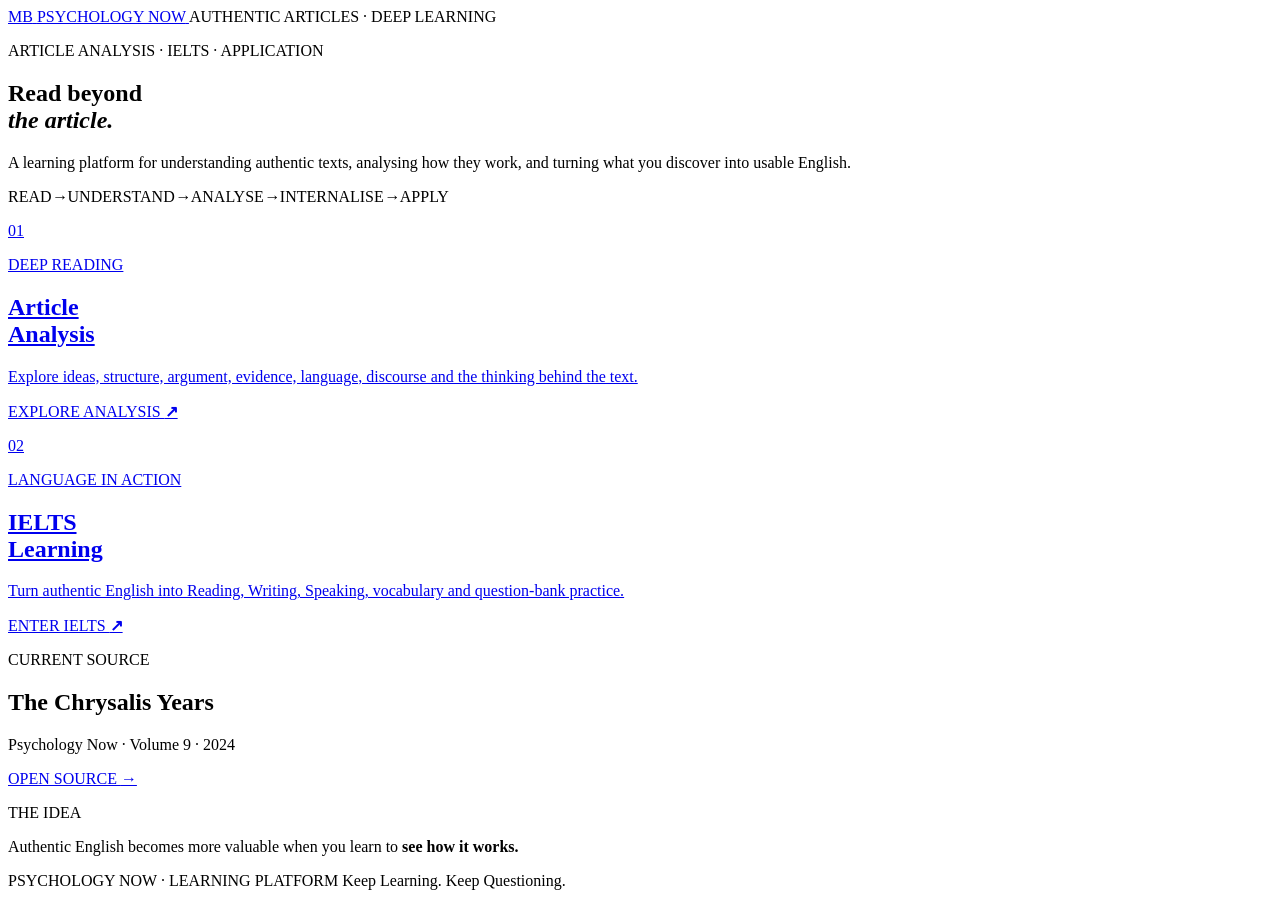
==== index.html @ c7fcabf6 "Build Psychology Now homepage v01" ====
<!DOCTYPE html>
<html lang="en">
<head>
  <meta charset="UTF-8">
  <meta name="viewport" content="width=device-width, initial-scale=1.0">
  <meta name="description" content="Psychology Now — authentic articles, deep analysis and IELTS learning.">
  <title>Psychology Now · Learning Platform</title>
  <link rel="stylesheet" href="css/style.css">
</head>
<body>
  <div class="site-shell">
    <header class="site-header">
      <a class="brand" href="index.html" aria-label="Psychology Now home">
        <span class="brand-mark">MB</span>
        <span>PSYCHOLOGY NOW</span>
      </a>
      <span class="header-note">AUTHENTIC ARTICLES · DEEP LEARNING</span>
    </header>

    <main>
      <section class="hero">
        <p class="eyebrow">ARTICLE ANALYSIS · IELTS · APPLICATION</p>
        <h1>Read beyond<br><em>the article.</em></h1>
        <p class="hero-copy">A learning platform for understanding authentic texts, analysing how they work, and turning what you discover into usable English.</p>
        <div class="learning-path" aria-label="Learning path">
          <span>READ</span><i>→</i><span>UNDERSTAND</span><i>→</i><span>ANALYSE</span><i>→</i><span>INTERNALISE</span><i>→</i><span>APPLY</span>
        </div>
      </section>

      <section class="platform-grid" aria-label="Main platforms">
        <a class="platform-card analysis" href="#article-analysis">
          <div class="orb"></div>
          <div>
            <p class="card-number">01</p>
            <p class="card-label">DEEP READING</p>
            <h2>Article<br>Analysis</h2>
            <p class="card-copy">Explore ideas, structure, argument, evidence, language, discourse and the thinking behind the text.</p>
          </div>
          <span class="card-action">EXPLORE ANALYSIS <b>↗</b></span>
        </a>

        <a class="platform-card ielts" href="#ielts">
          <div class="orb"></div>
          <div>
            <p class="card-number">02</p>
            <p class="card-label">LANGUAGE IN ACTION</p>
            <h2>IELTS<br>Learning</h2>
            <p class="card-copy">Turn authentic English into Reading, Writing, Speaking, vocabulary and question-bank practice.</p>
          </div>
          <span class="card-action">ENTER IELTS <b>↗</b></span>
        </a>
      </section>

      <section class="current-article">
        <div>
          <p class="section-label">CURRENT SOURCE</p>
          <h2>The Chrysalis Years</h2>
          <p>Psychology Now · Volume 9 · 2024</p>
        </div>
        <a href="The-Chrysalis-Years.pdf">OPEN SOURCE <span>→</span></a>
      </section>

      <section class="philosophy">
        <p class="section-label">THE IDEA</p>
        <p class="philosophy-line">Authentic English becomes more valuable when you learn to <strong>see how it works.</strong></p>
      </section>
    </main>

    <footer>
      <span>PSYCHOLOGY NOW · LEARNING PLATFORM</span>
      <span>Keep Learning. Keep Questioning.</span>
    </footer>
  </div>
</body>
</html>
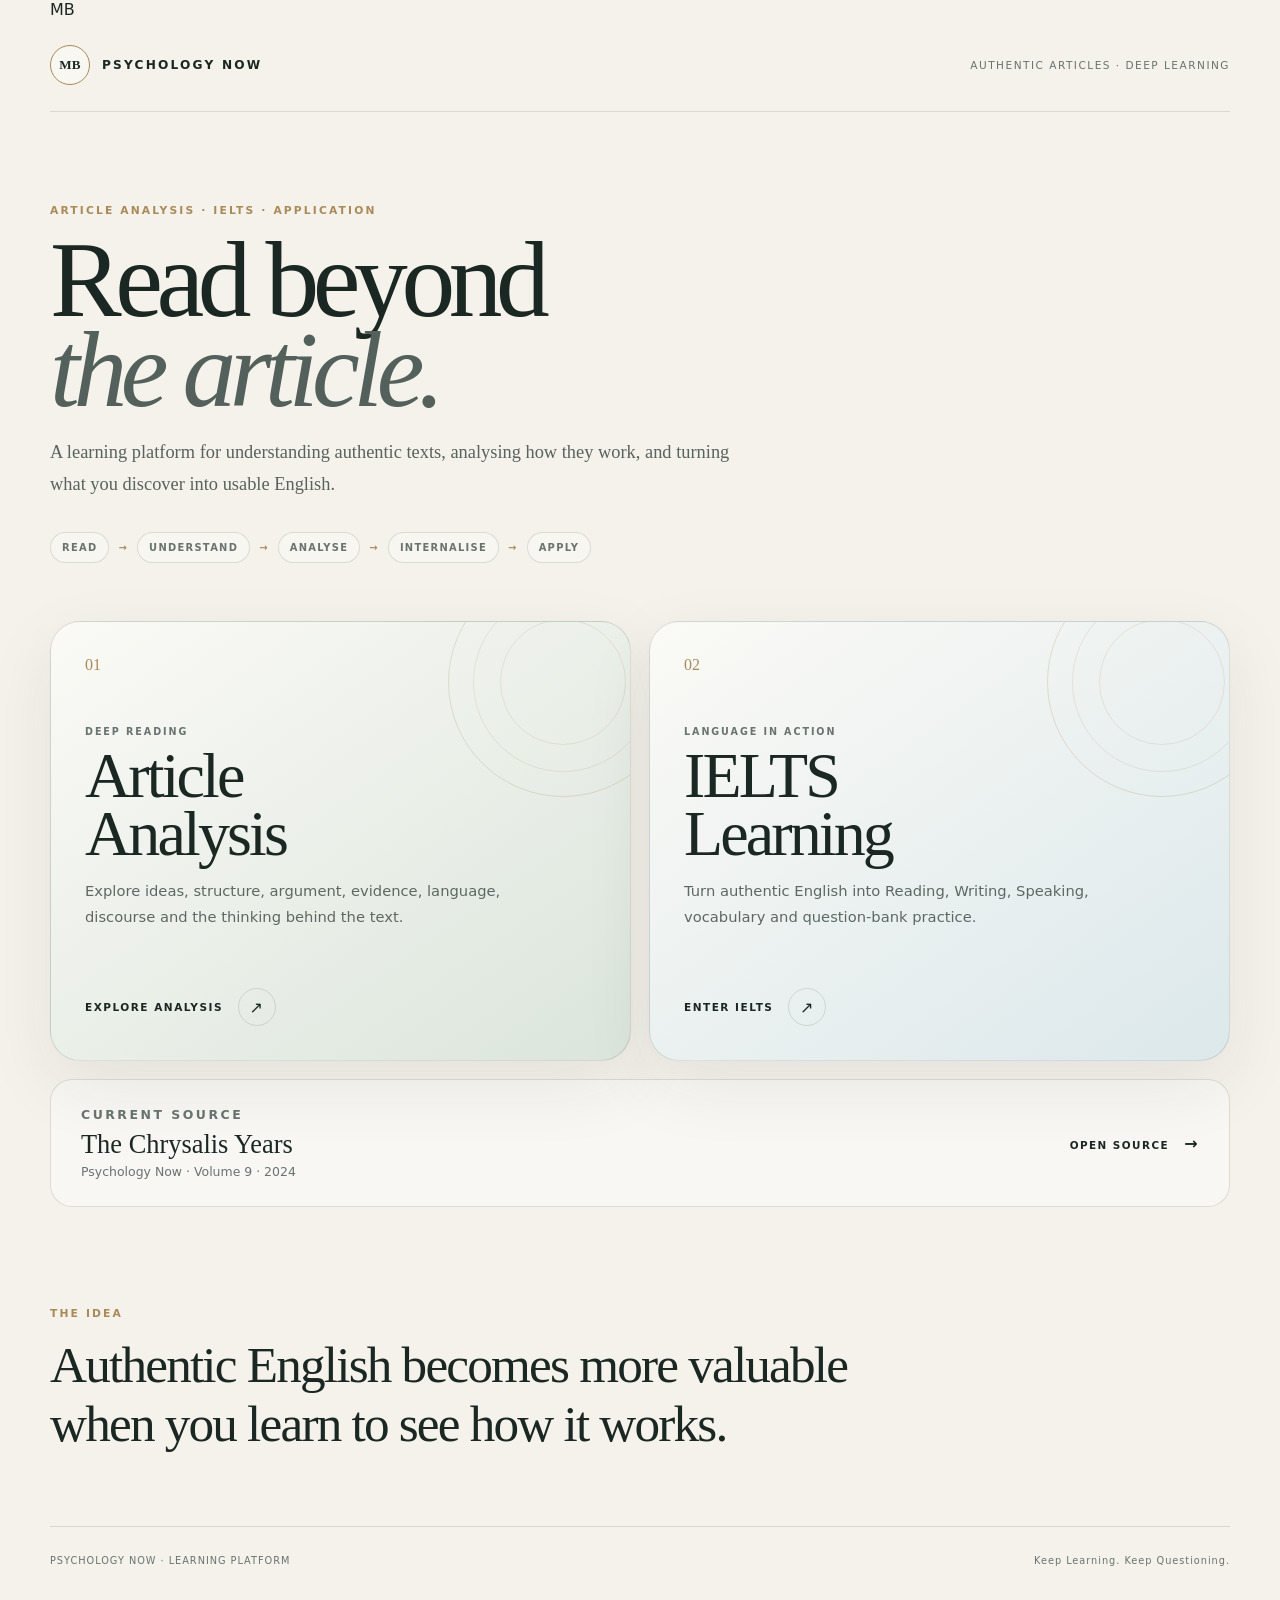
==== commit b846834e: "Update homepage: add floating watermark logo and open source PDF in new tab" ====
--- a/index.html
+++ b/index.html
@@ -9,6 +9,7 @@
 </head>
 <body>
   <div class="site-shell">
+    <div class="floating-logo" aria-hidden="true">MB</div>
     <header class="site-header">
       <a class="brand" href="index.html" aria-label="Psychology Now home">
         <span class="brand-mark">MB</span>
@@ -57,7 +58,7 @@
           <h2>The Chrysalis Years</h2>
           <p>Psychology Now · Volume 9 · 2024</p>
         </div>
-        <a href="The-Chrysalis-Years.pdf">OPEN SOURCE <span>→</span></a>
+        <a href="The-Chrysalis-Years.pdf" target="_blank" rel="noopener noreferrer">OPEN SOURCE <span>→</span></a>
       </section>
 
       <section class="philosophy">
--- a/css/style.css
+++ b/css/style.css
@@ -0,0 +1,59 @@
+:root{
+  --ink:#1b2723;
+  --muted:#69736f;
+  --paper:#f5f2eb;
+  --paper-2:#fbfaf6;
+  --sage:#dbe5dc;
+  --mist:#dce8eb;
+  --gold:#a98a58;
+  --line:rgba(27,39,35,.13);
+  --shadow:0 24px 70px rgba(27,39,35,.08);
+}
+*{box-sizing:border-box}
+html{scroll-behavior:smooth}
+body{margin:0;color:var(--ink);background:var(--paper);font-family:Inter,ui-sans-serif,system-ui,-apple-system,BlinkMacSystemFont,"Segoe UI",sans-serif}
+a{color:inherit}
+.site-shell{width:min(1180px,calc(100% - 44px));margin:auto}
+.site-header{display:flex;align-items:center;justify-content:space-between;padding:26px 0;border-bottom:1px solid var(--line)}
+.brand{display:flex;align-items:center;gap:12px;text-decoration:none;font-size:.76rem;font-weight:800;letter-spacing:.18em}
+.brand-mark{width:40px;height:40px;border:1px solid var(--gold);border-radius:50%;display:grid;place-items:center;font:600 .82rem Georgia,serif;letter-spacing:.02em;background:rgba(251,250,246,.7)}
+.header-note{font-size:.66rem;color:var(--muted);letter-spacing:.14em}
+.hero{padding:92px 0 58px;max-width:900px}
+.eyebrow,.section-label,.card-label{margin:0;color:var(--gold);font-size:.67rem;font-weight:800;letter-spacing:.2em}
+h1{margin:18px 0 20px;font:500 clamp(3.6rem,8.4vw,7.3rem)/.84 Georgia,"Times New Roman",serif;letter-spacing:-.06em}
+h1 em{font-weight:400;color:#53605b}
+.hero-copy{max-width:690px;margin:0;color:#58625e;font:400 1.15rem/1.75 Georgia,"Times New Roman",serif}
+.learning-path{display:flex;align-items:center;flex-wrap:wrap;gap:9px;margin-top:32px;color:var(--muted);font-size:.62rem;font-weight:800;letter-spacing:.13em}
+.learning-path span{padding:9px 11px;border:1px solid var(--line);border-radius:999px;background:rgba(251,250,246,.45)}
+.learning-path i{font-style:normal;color:var(--gold)}
+.platform-grid{display:grid;grid-template-columns:1fr 1fr;gap:18px}
+.platform-card{position:relative;min-height:440px;padding:34px;text-decoration:none;border:1px solid var(--line);border-radius:30px;overflow:hidden;display:flex;flex-direction:column;justify-content:space-between;box-shadow:var(--shadow);transition:transform .25s ease,box-shadow .25s ease}
+.platform-card:hover{transform:translateY(-6px);box-shadow:0 32px 90px rgba(27,39,35,.13)}
+.analysis{background:linear-gradient(145deg,var(--paper-2),var(--sage))}
+.ielts{background:linear-gradient(145deg,var(--paper-2),var(--mist))}
+.orb{position:absolute;right:-48px;top:-55px;width:230px;height:230px;border:1px solid rgba(169,138,88,.24);border-radius:50%}
+.orb:before,.orb:after{content:"";position:absolute;border:1px solid rgba(169,138,88,.17);border-radius:50%}
+.orb:before{inset:24px}.orb:after{inset:51px}
+.card-number{margin:0 0 52px;font:500 1rem Georgia,serif;color:var(--gold)}
+.card-label{font-size:.6rem;color:var(--muted);margin-bottom:10px}
+.platform-card h2{margin:0 0 16px;font:500 clamp(2.5rem,5vw,4.2rem)/.9 Georgia,"Times New Roman",serif;letter-spacing:-.045em}
+.card-copy{max-width:440px;margin:0;color:#5d6863;font-size:.92rem;line-height:1.75}
+.card-action{display:flex;align-items:center;gap:15px;font-size:.66rem;font-weight:800;letter-spacing:.14em}
+.card-action b{width:38px;height:38px;border:1px solid var(--line);border-radius:50%;display:grid;place-items:center;font-size:1rem;font-weight:400}
+.current-article{margin-top:18px;padding:27px 30px;border:1px solid var(--line);border-radius:22px;background:rgba(251,250,246,.68);display:flex;align-items:center;justify-content:space-between;gap:24px}
+.current-article h2{margin:7px 0 4px;font:500 1.65rem Georgia,serif}
+.current-article p{margin:0;color:var(--muted);font-size:.78rem}
+.current-article>a{text-decoration:none;font-size:.65rem;font-weight:800;letter-spacing:.14em;white-space:nowrap}
+.current-article>a span{margin-left:10px;font-size:1rem}
+.philosophy{padding:100px 0 72px;max-width:800px}
+.philosophy-line{margin:16px 0 0;font:400 clamp(1.8rem,4vw,3.3rem)/1.15 Georgia,"Times New Roman",serif;letter-spacing:-.035em}
+.philosophy-line strong{font-weight:500}
+footer{display:flex;justify-content:space-between;gap:20px;padding:28px 0 36px;border-top:1px solid var(--line);color:var(--muted);font-size:.61rem;letter-spacing:.1em}
+@media(max-width:760px){
+  .site-shell{width:min(100% - 28px,1180px)}
+  .site-header{padding:18px 0}.header-note{display:none}
+  .hero{padding:64px 0 42px}h1{font-size:clamp(3.4rem,18vw,5.7rem)}
+  .platform-grid{grid-template-columns:1fr}.platform-card{min-height:390px;padding:28px}
+  .current-article{align-items:flex-start;flex-direction:column}.current-article>a{padding-top:8px}
+  footer{flex-direction:column;gap:8px}
+}
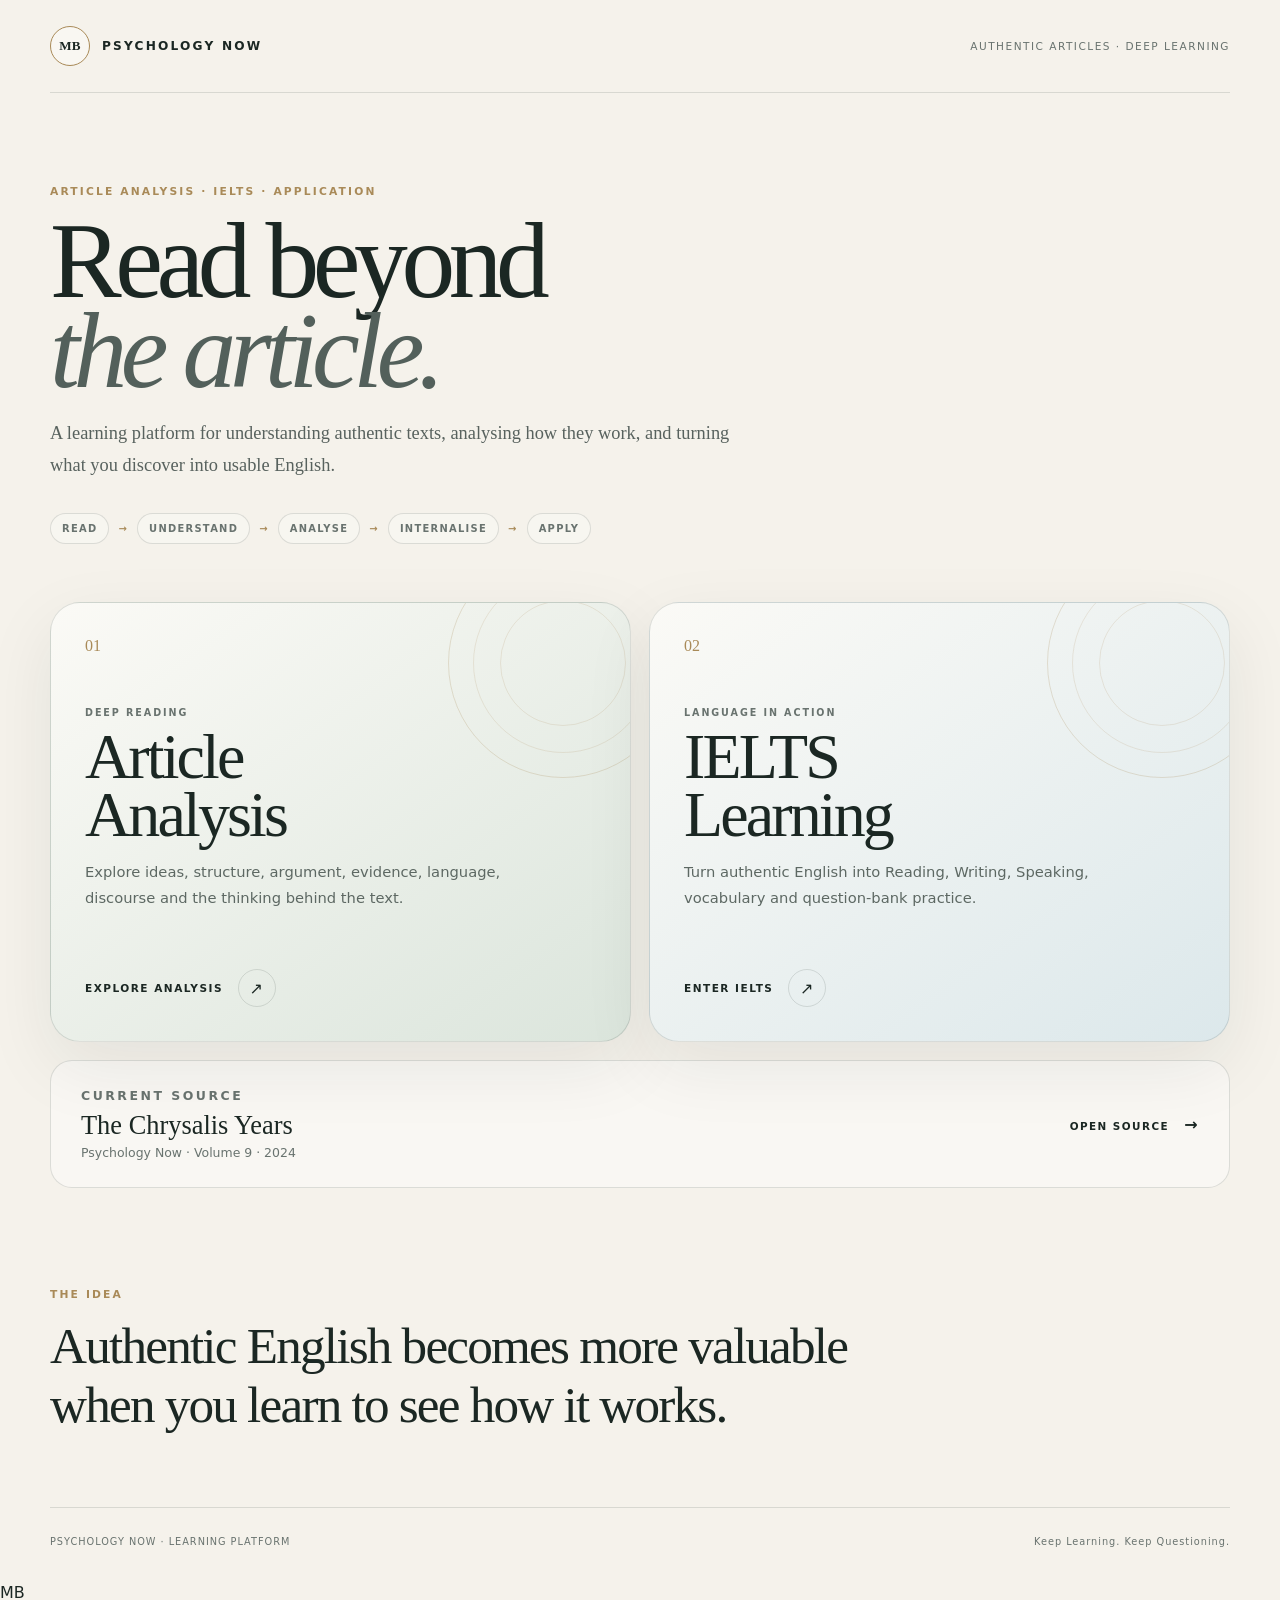
==== commit 79df8c7b: "Correct floating watermark placement so MB remains visible during scrolling" ====
--- a/index.html
+++ b/index.html
@@ -9,7 +9,6 @@
 </head>
 <body>
   <div class="site-shell">
-    <div class="floating-logo" aria-hidden="true">MB</div>
     <header class="site-header">
       <a class="brand" href="index.html" aria-label="Psychology Now home">
         <span class="brand-mark">MB</span>
@@ -17,60 +16,22 @@
       </a>
       <span class="header-note">AUTHENTIC ARTICLES · DEEP LEARNING</span>
     </header>
-
     <main>
       <section class="hero">
         <p class="eyebrow">ARTICLE ANALYSIS · IELTS · APPLICATION</p>
         <h1>Read beyond<br><em>the article.</em></h1>
         <p class="hero-copy">A learning platform for understanding authentic texts, analysing how they work, and turning what you discover into usable English.</p>
-        <div class="learning-path" aria-label="Learning path">
-          <span>READ</span><i>→</i><span>UNDERSTAND</span><i>→</i><span>ANALYSE</span><i>→</i><span>INTERNALISE</span><i>→</i><span>APPLY</span>
-        </div>
+        <div class="learning-path" aria-label="Learning path"><span>READ</span><i>→</i><span>UNDERSTAND</span><i>→</i><span>ANALYSE</span><i>→</i><span>INTERNALISE</span><i>→</i><span>APPLY</span></div>
       </section>
-
       <section class="platform-grid" aria-label="Main platforms">
-        <a class="platform-card analysis" href="#article-analysis">
-          <div class="orb"></div>
-          <div>
-            <p class="card-number">01</p>
-            <p class="card-label">DEEP READING</p>
-            <h2>Article<br>Analysis</h2>
-            <p class="card-copy">Explore ideas, structure, argument, evidence, language, discourse and the thinking behind the text.</p>
-          </div>
-          <span class="card-action">EXPLORE ANALYSIS <b>↗</b></span>
-        </a>
-
-        <a class="platform-card ielts" href="#ielts">
-          <div class="orb"></div>
-          <div>
-            <p class="card-number">02</p>
-            <p class="card-label">LANGUAGE IN ACTION</p>
-            <h2>IELTS<br>Learning</h2>
-            <p class="card-copy">Turn authentic English into Reading, Writing, Speaking, vocabulary and question-bank practice.</p>
-          </div>
-          <span class="card-action">ENTER IELTS <b>↗</b></span>
-        </a>
+        <a class="platform-card analysis" href="#article-analysis"><div class="orb"></div><div><p class="card-number">01</p><p class="card-label">DEEP READING</p><h2>Article<br>Analysis</h2><p class="card-copy">Explore ideas, structure, argument, evidence, language, discourse and the thinking behind the text.</p></div><span class="card-action">EXPLORE ANALYSIS <b>↗</b></span></a>
+        <a class="platform-card ielts" href="#ielts"><div class="orb"></div><div><p class="card-number">02</p><p class="card-label">LANGUAGE IN ACTION</p><h2>IELTS<br>Learning</h2><p class="card-copy">Turn authentic English into Reading, Writing, Speaking, vocabulary and question-bank practice.</p></div><span class="card-action">ENTER IELTS <b>↗</b></span></a>
       </section>
-
-      <section class="current-article">
-        <div>
-          <p class="section-label">CURRENT SOURCE</p>
-          <h2>The Chrysalis Years</h2>
-          <p>Psychology Now · Volume 9 · 2024</p>
-        </div>
-        <a href="The-Chrysalis-Years.pdf" target="_blank" rel="noopener noreferrer">OPEN SOURCE <span>→</span></a>
-      </section>
-
-      <section class="philosophy">
-        <p class="section-label">THE IDEA</p>
-        <p class="philosophy-line">Authentic English becomes more valuable when you learn to <strong>see how it works.</strong></p>
-      </section>
+      <section class="current-article"><div><p class="section-label">CURRENT SOURCE</p><h2>The Chrysalis Years</h2><p>Psychology Now · Volume 9 · 2024</p></div><a href="The-Chrysalis-Years.pdf" target="_blank" rel="noopener noreferrer">OPEN SOURCE <span>→</span></a></section>
+      <section class="philosophy"><p class="section-label">THE IDEA</p><p class="philosophy-line">Authentic English becomes more valuable when you learn to <strong>see how it works.</strong></p></section>
     </main>
-
-    <footer>
-      <span>PSYCHOLOGY NOW · LEARNING PLATFORM</span>
-      <span>Keep Learning. Keep Questioning.</span>
-    </footer>
+    <footer><span>PSYCHOLOGY NOW · LEARNING PLATFORM</span><span>Keep Learning. Keep Questioning.</span></footer>
   </div>
+  <div class="floating-watermark" aria-hidden="true">MB</div>
 </body>
 </html>
--- a/css/style.css
+++ b/css/style.css
@@ -18,42 +18,10 @@
 .brand{display:flex;align-items:center;gap:12px;text-decoration:none;font-size:.76rem;font-weight:800;letter-spacing:.18em}
 .brand-mark{width:40px;height:40px;border:1px solid var(--gold);border-radius:50%;display:grid;place-items:center;font:600 .82rem Georgia,serif;letter-spacing:.02em;background:rgba(251,250,246,.7)}
 .header-note{font-size:.66rem;color:var(--muted);letter-spacing:.14em}
+.floating-logo{position:fixed;right:24px;bottom:24px;width:58px;height:58px;border:1px solid rgba(169,138,88,.42);border-radius:50%;display:grid;place-items:center;font:600 .9rem Georgia,serif;letter-spacing:.02em;color:rgba(27,39,35,.42);background:rgba(251,250,246,.3);backdrop-filter:blur(7px);-webkit-backdrop-filter:blur(7px);box-shadow:0 10px 32px rgba(27,39,35,.08);opacity:.78;z-index:1000;pointer-events:none}
 .hero{padding:92px 0 58px;max-width:900px}
 .eyebrow,.section-label,.card-label{margin:0;color:var(--gold);font-size:.67rem;font-weight:800;letter-spacing:.2em}
 h1{margin:18px 0 20px;font:500 clamp(3.6rem,8.4vw,7.3rem)/.84 Georgia,"Times New Roman",serif;letter-spacing:-.06em}
-h1 em{font-weight:400;color:#53605b}
-.hero-copy{max-width:690px;margin:0;color:#58625e;font:400 1.15rem/1.75 Georgia,"Times New Roman",serif}
-.learning-path{display:flex;align-items:center;flex-wrap:wrap;gap:9px;margin-top:32px;color:var(--muted);font-size:.62rem;font-weight:800;letter-spacing:.13em}
-.learning-path span{padding:9px 11px;border:1px solid var(--line);border-radius:999px;background:rgba(251,250,246,.45)}
-.learning-path i{font-style:normal;color:var(--gold)}
-.platform-grid{display:grid;grid-template-columns:1fr 1fr;gap:18px}
-.platform-card{position:relative;min-height:440px;padding:34px;text-decoration:none;border:1px solid var(--line);border-radius:30px;overflow:hidden;display:flex;flex-direction:column;justify-content:space-between;box-shadow:var(--shadow);transition:transform .25s ease,box-shadow .25s ease}
-.platform-card:hover{transform:translateY(-6px);box-shadow:0 32px 90px rgba(27,39,35,.13)}
-.analysis{background:linear-gradient(145deg,var(--paper-2),var(--sage))}
-.ielts{background:linear-gradient(145deg,var(--paper-2),var(--mist))}
-.orb{position:absolute;right:-48px;top:-55px;width:230px;height:230px;border:1px solid rgba(169,138,88,.24);border-radius:50%}
-.orb:before,.orb:after{content:"";position:absolute;border:1px solid rgba(169,138,88,.17);border-radius:50%}
-.orb:before{inset:24px}.orb:after{inset:51px}
-.card-number{margin:0 0 52px;font:500 1rem Georgia,serif;color:var(--gold)}
-.card-label{font-size:.6rem;color:var(--muted);margin-bottom:10px}
-.platform-card h2{margin:0 0 16px;font:500 clamp(2.5rem,5vw,4.2rem)/.9 Georgia,"Times New Roman",serif;letter-spacing:-.045em}
-.card-copy{max-width:440px;margin:0;color:#5d6863;font-size:.92rem;line-height:1.75}
-.card-action{display:flex;align-items:center;gap:15px;font-size:.66rem;font-weight:800;letter-spacing:.14em}
-.card-action b{width:38px;height:38px;border:1px solid var(--line);border-radius:50%;display:grid;place-items:center;font-size:1rem;font-weight:400}
-.current-article{margin-top:18px;padding:27px 30px;border:1px solid var(--line);border-radius:22px;background:rgba(251,250,246,.68);display:flex;align-items:center;justify-content:space-between;gap:24px}
-.current-article h2{margin:7px 0 4px;font:500 1.65rem Georgia,serif}
-.current-article p{margin:0;color:var(--muted);font-size:.78rem}
-.current-article>a{text-decoration:none;font-size:.65rem;font-weight:800;letter-spacing:.14em;white-space:nowrap}
-.current-article>a span{margin-left:10px;font-size:1rem}
-.philosophy{padding:100px 0 72px;max-width:800px}
-.philosophy-line{margin:16px 0 0;font:400 clamp(1.8rem,4vw,3.3rem)/1.15 Georgia,"Times New Roman",serif;letter-spacing:-.035em}
-.philosophy-line strong{font-weight:500}
-footer{display:flex;justify-content:space-between;gap:20px;padding:28px 0 36px;border-top:1px solid var(--line);color:var(--muted);font-size:.61rem;letter-spacing:.1em}
-@media(max-width:760px){
-  .site-shell{width:min(100% - 28px,1180px)}
-  .site-header{padding:18px 0}.header-note{display:none}
-  .hero{padding:64px 0 42px}h1{font-size:clamp(3.4rem,18vw,5.7rem)}
-  .platform-grid{grid-template-columns:1fr}.platform-card{min-height:390px;padding:28px}
-  .current-article{align-items:flex-start;flex-direction:column}.current-article>a{padding-top:8px}
-  footer{flex-direction:column;gap:8px}
-}
+h1 em{font-weight:400;color:#53605b}.hero-copy{max-width:690px;margin:0;color:#58625e;font:400 1.15rem/1.75 Georgia,"Times New Roman",serif}.learning-path{display:flex;align-items:center;flex-wrap:wrap;gap:9px;margin-top:32px;color:var(--muted);font-size:.62rem;font-weight:800;letter-spacing:.13em}.learning-path span{padding:9px 11px;border:1px solid var(--line);border-radius:999px;background:rgba(251,250,246,.45)}.learning-path i{font-style:normal;color:var(--gold)}
+.platform-grid{display:grid;grid-template-columns:1fr 1fr;gap:18px}.platform-card{position:relative;min-height:440px;padding:34px;text-decoration:none;border:1px solid var(--line);border-radius:30px;overflow:hidden;display:flex;flex-direction:column;justify-content:space-between;box-shadow:var(--shadow);transition:transform .25s ease,box-shadow .25s ease}.platform-card:hover{transform:translateY(-6px);box-shadow:0 32px 90px rgba(27,39,35,.13)}.analysis{background:linear-gradient(145deg,var(--paper-2),var(--sage))}.ielts{background:linear-gradient(145deg,var(--paper-2),var(--mist))}.orb{position:absolute;right:-48px;top:-55px;width:230px;height:230px;border:1px solid rgba(169,138,88,.24);border-radius:50%}.orb:before,.orb:after{content:"";position:absolute;border:1px solid rgba(169,138,88,.17);border-radius:50%}.orb:before{inset:24px}.orb:after{inset:51px}.card-number{margin:0 0 52px;font:500 1rem Georgia,serif;color:var(--gold)}.card-label{font-size:.6rem;color:var(--muted);margin-bottom:10px}.platform-card h2{margin:0 0 16px;font:500 clamp(2.5rem,5vw,4.2rem)/.9 Georgia,"Times New Roman",serif;letter-spacing:-.045em}.card-copy{max-width:440px;margin:0;color:#5d6863;font-size:.92rem;line-height:1.75}.card-action{display:flex;align-items:center;gap:15px;font-size:.66rem;font-weight:800;letter-spacing:.14em}.card-action b{width:38px;height:38px;border:1px solid var(--line);border-radius:50%;display:grid;place-items:center;font-size:1rem;font-weight:400}.current-article{margin-top:18px;padding:27px 30px;border:1px solid var(--line);border-radius:22px;background:rgba(251,250,246,.68);display:flex;align-items:center;justify-content:space-between;gap:24px}.current-article h2{margin:7px 0 4px;font:500 1.65rem Georgia,serif}.current-article p{margin:0;color:var(--muted);font-size:.78rem}.current-article>a{text-decoration:none;font-size:.65rem;font-weight:800;letter-spacing:.14em;white-space:nowrap}.current-article>a span{margin-left:10px;font-size:1rem}.philosophy{padding:100px 0 72px;max-width:800px}.philosophy-line{margin:16px 0 0;font:400 clamp(1.8rem,4vw,3.3rem)/1.15 Georgia,"Times New Roman",serif;letter-spacing:-.035em}.philosophy-line strong{font-weight:500}footer{display:flex;justify-content:space-between;gap:20px;padding:28px 0 36px;border-top:1px solid var(--line);color:var(--muted);font-size:.61rem;letter-spacing:.1em}
+@media(max-width:760px){.site-shell{width:min(100% - 28px,1180px)}.site-header{padding:18px 0}.header-note{display:none}.hero{padding:64px 0 42px}h1{font-size:clamp(3.4rem,18vw,5.7rem)}.platform-grid{grid-template-columns:1fr}.platform-card{min-height:390px;padding:28px}.current-article{align-items:flex-start;flex-direction:column}.current-article>a{padding-top:8px}.floating-logo{right:16px;bottom:16px;width:50px;height:50px}footer{flex-direction:column;gap:8px}}
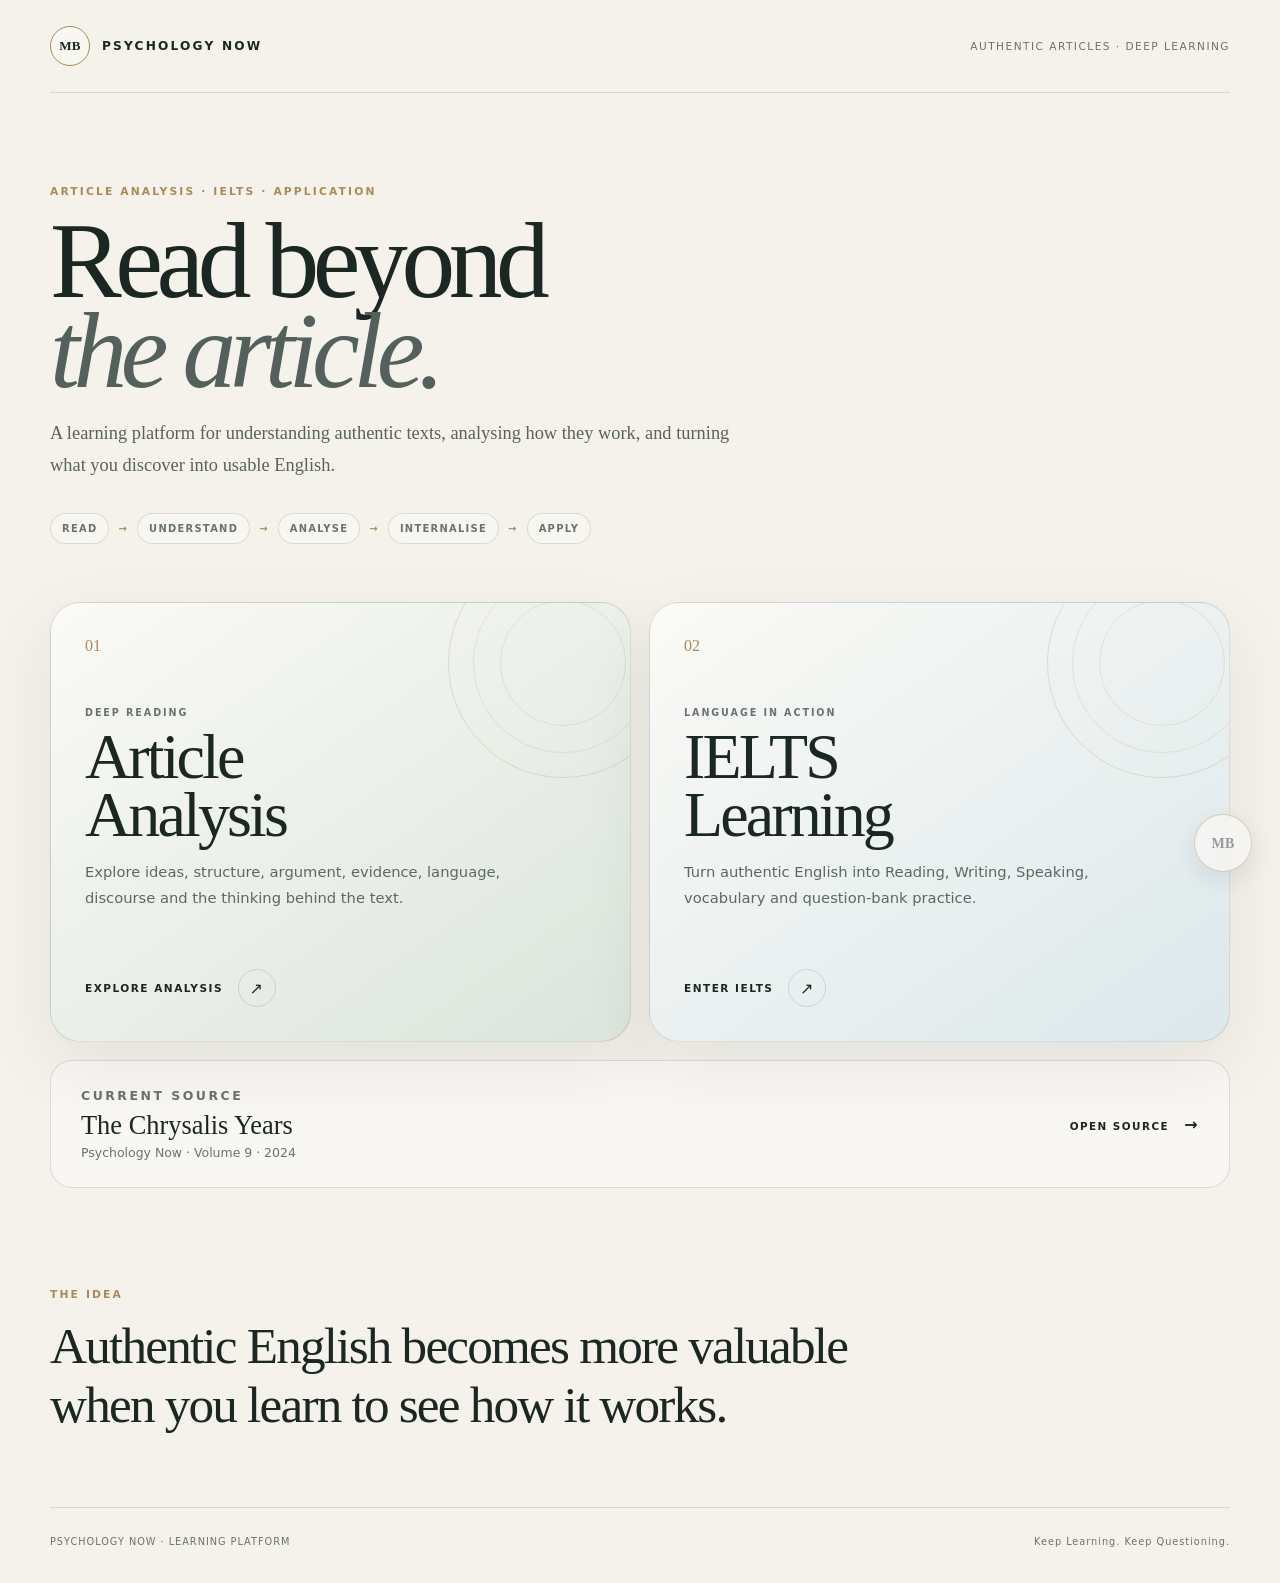
==== commit b43fff40: "Force-refresh stylesheet so the persistent scrolling logo is visible on GitHub Pages" ====
--- a/index.html
+++ b/index.html
@@ -5,7 +5,7 @@
   <meta name="viewport" content="width=device-width, initial-scale=1.0">
   <meta name="description" content="Psychology Now — authentic articles, deep analysis and IELTS learning.">
   <title>Psychology Now · Learning Platform</title>
-  <link rel="stylesheet" href="css/style.css">
+  <link rel="stylesheet" href="css/style.css?v=3">
 </head>
 <body>
   <div class="site-shell">
@@ -32,6 +32,6 @@
     </main>
     <footer><span>PSYCHOLOGY NOW · LEARNING PLATFORM</span><span>Keep Learning. Keep Questioning.</span></footer>
   </div>
-  <div class="floating-watermark" aria-hidden="true">MB</div>
+  <div class="floating-watermark" aria-label="Psychology Now logo">MB</div>
 </body>
 </html>
--- a/css/style.css
+++ b/css/style.css
@@ -1,27 +1,7 @@
-:root{
-  --ink:#1b2723;
-  --muted:#69736f;
-  --paper:#f5f2eb;
-  --paper-2:#fbfaf6;
-  --sage:#dbe5dc;
-  --mist:#dce8eb;
-  --gold:#a98a58;
-  --line:rgba(27,39,35,.13);
-  --shadow:0 24px 70px rgba(27,39,35,.08);
-}
-*{box-sizing:border-box}
-html{scroll-behavior:smooth}
-body{margin:0;color:var(--ink);background:var(--paper);font-family:Inter,ui-sans-serif,system-ui,-apple-system,BlinkMacSystemFont,"Segoe UI",sans-serif}
-a{color:inherit}
-.site-shell{width:min(1180px,calc(100% - 44px));margin:auto}
-.site-header{display:flex;align-items:center;justify-content:space-between;padding:26px 0;border-bottom:1px solid var(--line)}
-.brand{display:flex;align-items:center;gap:12px;text-decoration:none;font-size:.76rem;font-weight:800;letter-spacing:.18em}
-.brand-mark{width:40px;height:40px;border:1px solid var(--gold);border-radius:50%;display:grid;place-items:center;font:600 .82rem Georgia,serif;letter-spacing:.02em;background:rgba(251,250,246,.7)}
-.header-note{font-size:.66rem;color:var(--muted);letter-spacing:.14em}
-.floating-logo{position:fixed;right:24px;bottom:24px;width:58px;height:58px;border:1px solid rgba(169,138,88,.42);border-radius:50%;display:grid;place-items:center;font:600 .9rem Georgia,serif;letter-spacing:.02em;color:rgba(27,39,35,.42);background:rgba(251,250,246,.3);backdrop-filter:blur(7px);-webkit-backdrop-filter:blur(7px);box-shadow:0 10px 32px rgba(27,39,35,.08);opacity:.78;z-index:1000;pointer-events:none}
-.hero{padding:92px 0 58px;max-width:900px}
-.eyebrow,.section-label,.card-label{margin:0;color:var(--gold);font-size:.67rem;font-weight:800;letter-spacing:.2em}
-h1{margin:18px 0 20px;font:500 clamp(3.6rem,8.4vw,7.3rem)/.84 Georgia,"Times New Roman",serif;letter-spacing:-.06em}
-h1 em{font-weight:400;color:#53605b}.hero-copy{max-width:690px;margin:0;color:#58625e;font:400 1.15rem/1.75 Georgia,"Times New Roman",serif}.learning-path{display:flex;align-items:center;flex-wrap:wrap;gap:9px;margin-top:32px;color:var(--muted);font-size:.62rem;font-weight:800;letter-spacing:.13em}.learning-path span{padding:9px 11px;border:1px solid var(--line);border-radius:999px;background:rgba(251,250,246,.45)}.learning-path i{font-style:normal;color:var(--gold)}
+:root{--ink:#1b2723;--muted:#69736f;--paper:#f5f2eb;--paper-2:#fbfaf6;--sage:#dbe5dc;--mist:#dce8eb;--gold:#a98a58;--line:rgba(27,39,35,.13);--shadow:0 24px 70px rgba(27,39,35,.08)}
+*{box-sizing:border-box}html{scroll-behavior:smooth}body{margin:0;color:var(--ink);background:var(--paper);font-family:Inter,ui-sans-serif,system-ui,-apple-system,BlinkMacSystemFont,"Segoe UI",sans-serif}a{color:inherit}.site-shell{width:min(1180px,calc(100% - 44px));margin:auto}.site-header{display:flex;align-items:center;justify-content:space-between;padding:26px 0;border-bottom:1px solid var(--line)}.brand{display:flex;align-items:center;gap:12px;text-decoration:none;font-size:.76rem;font-weight:800;letter-spacing:.18em}.brand-mark{width:40px;height:40px;border:1px solid var(--gold);border-radius:50%;display:grid;place-items:center;font:600 .82rem Georgia,serif;letter-spacing:.02em;background:rgba(251,250,246,.7)}.header-note{font-size:.66rem;color:var(--muted);letter-spacing:.14em}
+/* Persistent floating logo: fixed to the viewport so it stays visible while the page scrolls. */
+.floating-watermark{position:fixed!important;right:28px!important;bottom:28px!important;left:auto!important;top:auto!important;transform:none!important;width:58px;height:58px;border:1px solid rgba(169,138,88,.42);border-radius:50%;display:grid;place-items:center;font:600 .88rem Georgia,serif;letter-spacing:.02em;color:rgba(27,39,35,.48);background:rgba(251,250,246,.72);backdrop-filter:blur(8px);-webkit-backdrop-filter:blur(8px);opacity:.9;z-index:2147483647;pointer-events:none;box-shadow:0 8px 28px rgba(27,39,35,.10)}
+.hero{padding:92px 0 58px;max-width:900px}.eyebrow,.section-label,.card-label{margin:0;color:var(--gold);font-size:.67rem;font-weight:800;letter-spacing:.2em}h1{margin:18px 0 20px;font:500 clamp(3.6rem,8.4vw,7.3rem)/.84 Georgia,"Times New Roman",serif;letter-spacing:-.06em}h1 em{font-weight:400;color:#53605b}.hero-copy{max-width:690px;margin:0;color:#58625e;font:400 1.15rem/1.75 Georgia,"Times New Roman",serif}.learning-path{display:flex;align-items:center;flex-wrap:wrap;gap:9px;margin-top:32px;color:var(--muted);font-size:.62rem;font-weight:800;letter-spacing:.13em}.learning-path span{padding:9px 11px;border:1px solid var(--line);border-radius:999px;background:rgba(251,250,246,.45)}.learning-path i{font-style:normal;color:var(--gold)}
 .platform-grid{display:grid;grid-template-columns:1fr 1fr;gap:18px}.platform-card{position:relative;min-height:440px;padding:34px;text-decoration:none;border:1px solid var(--line);border-radius:30px;overflow:hidden;display:flex;flex-direction:column;justify-content:space-between;box-shadow:var(--shadow);transition:transform .25s ease,box-shadow .25s ease}.platform-card:hover{transform:translateY(-6px);box-shadow:0 32px 90px rgba(27,39,35,.13)}.analysis{background:linear-gradient(145deg,var(--paper-2),var(--sage))}.ielts{background:linear-gradient(145deg,var(--paper-2),var(--mist))}.orb{position:absolute;right:-48px;top:-55px;width:230px;height:230px;border:1px solid rgba(169,138,88,.24);border-radius:50%}.orb:before,.orb:after{content:"";position:absolute;border:1px solid rgba(169,138,88,.17);border-radius:50%}.orb:before{inset:24px}.orb:after{inset:51px}.card-number{margin:0 0 52px;font:500 1rem Georgia,serif;color:var(--gold)}.card-label{font-size:.6rem;color:var(--muted);margin-bottom:10px}.platform-card h2{margin:0 0 16px;font:500 clamp(2.5rem,5vw,4.2rem)/.9 Georgia,"Times New Roman",serif;letter-spacing:-.045em}.card-copy{max-width:440px;margin:0;color:#5d6863;font-size:.92rem;line-height:1.75}.card-action{display:flex;align-items:center;gap:15px;font-size:.66rem;font-weight:800;letter-spacing:.14em}.card-action b{width:38px;height:38px;border:1px solid var(--line);border-radius:50%;display:grid;place-items:center;font-size:1rem;font-weight:400}.current-article{margin-top:18px;padding:27px 30px;border:1px solid var(--line);border-radius:22px;background:rgba(251,250,246,.68);display:flex;align-items:center;justify-content:space-between;gap:24px}.current-article h2{margin:7px 0 4px;font:500 1.65rem Georgia,serif}.current-article p{margin:0;color:var(--muted);font-size:.78rem}.current-article>a{text-decoration:none;font-size:.65rem;font-weight:800;letter-spacing:.14em;white-space:nowrap}.current-article>a span{margin-left:10px;font-size:1rem}.philosophy{padding:100px 0 72px;max-width:800px}.philosophy-line{margin:16px 0 0;font:400 clamp(1.8rem,4vw,3.3rem)/1.15 Georgia,"Times New Roman",serif;letter-spacing:-.035em}.philosophy-line strong{font-weight:500}footer{display:flex;justify-content:space-between;gap:20px;padding:28px 0 36px;border-top:1px solid var(--line);color:var(--muted);font-size:.61rem;letter-spacing:.1em}
-@media(max-width:760px){.site-shell{width:min(100% - 28px,1180px)}.site-header{padding:18px 0}.header-note{display:none}.hero{padding:64px 0 42px}h1{font-size:clamp(3.4rem,18vw,5.7rem)}.platform-grid{grid-template-columns:1fr}.platform-card{min-height:390px;padding:28px}.current-article{align-items:flex-start;flex-direction:column}.current-article>a{padding-top:8px}.floating-logo{right:16px;bottom:16px;width:50px;height:50px}footer{flex-direction:column;gap:8px}}
+@media(max-width:760px){.site-shell{width:min(100% - 28px,1180px)}.site-header{padding:18px 0}.header-note{display:none}.hero{padding:64px 0 42px}h1{font-size:clamp(3.4rem,18vw,5.7rem)}.platform-grid{grid-template-columns:1fr}.platform-card{min-height:390px;padding:28px}.current-article{align-items:flex-start;flex-direction:column}.current-article>a{padding-top:8px}.floating-watermark{right:16px!important;bottom:16px!important;width:52px;height:52px}footer{flex-direction:column;gap:8px}}
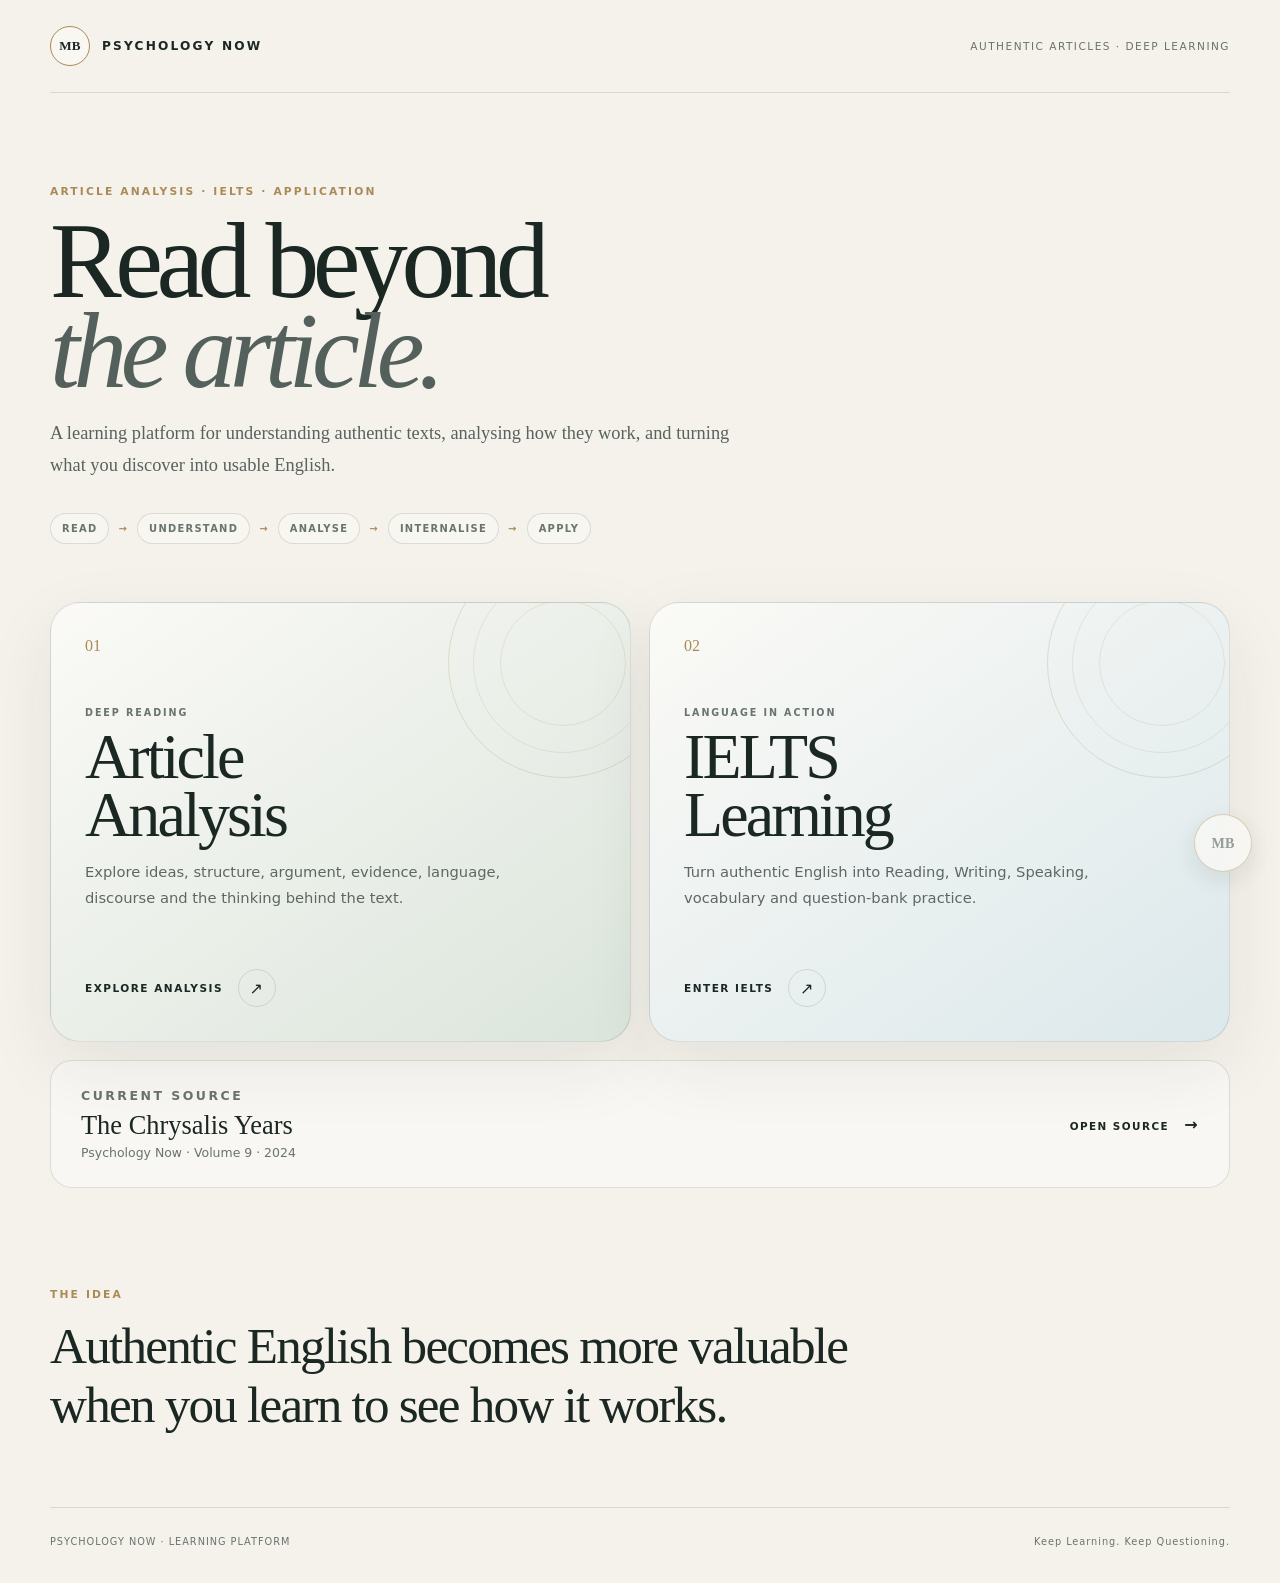
==== commit 405a3933: "Fix homepage floating logo with viewport-fixed watermark and CSS cache refresh" ====
--- a/index.html
+++ b/index.html
@@ -5,15 +5,16 @@
   <meta name="viewport" content="width=device-width, initial-scale=1.0">
   <meta name="description" content="Psychology Now — authentic articles, deep analysis and IELTS learning.">
   <title>Psychology Now · Learning Platform</title>
-  <link rel="stylesheet" href="css/style.css?v=3">
+  <link rel="stylesheet" href="css/style.css?v=4">
+  <style>
+    .floating-watermark{position:fixed!important;right:28px!important;bottom:28px!important;left:auto!important;top:auto!important;transform:none!important;width:58px!important;height:58px!important;display:grid!important;place-items:center!important;border:1px solid rgba(169,138,88,.42)!important;border-radius:50%!important;background:rgba(251,250,246,.78)!important;color:rgba(27,39,35,.48)!important;z-index:999999!important;pointer-events:none!important}
+    @media(max-width:760px){.floating-watermark{right:16px!important;bottom:16px!important;width:52px!important;height:52px!important}}
+  </style>
 </head>
 <body>
   <div class="site-shell">
     <header class="site-header">
-      <a class="brand" href="index.html" aria-label="Psychology Now home">
-        <span class="brand-mark">MB</span>
-        <span>PSYCHOLOGY NOW</span>
-      </a>
+      <a class="brand" href="index.html" aria-label="Psychology Now home"><span class="brand-mark">MB</span><span>PSYCHOLOGY NOW</span></a>
       <span class="header-note">AUTHENTIC ARTICLES · DEEP LEARNING</span>
     </header>
     <main>
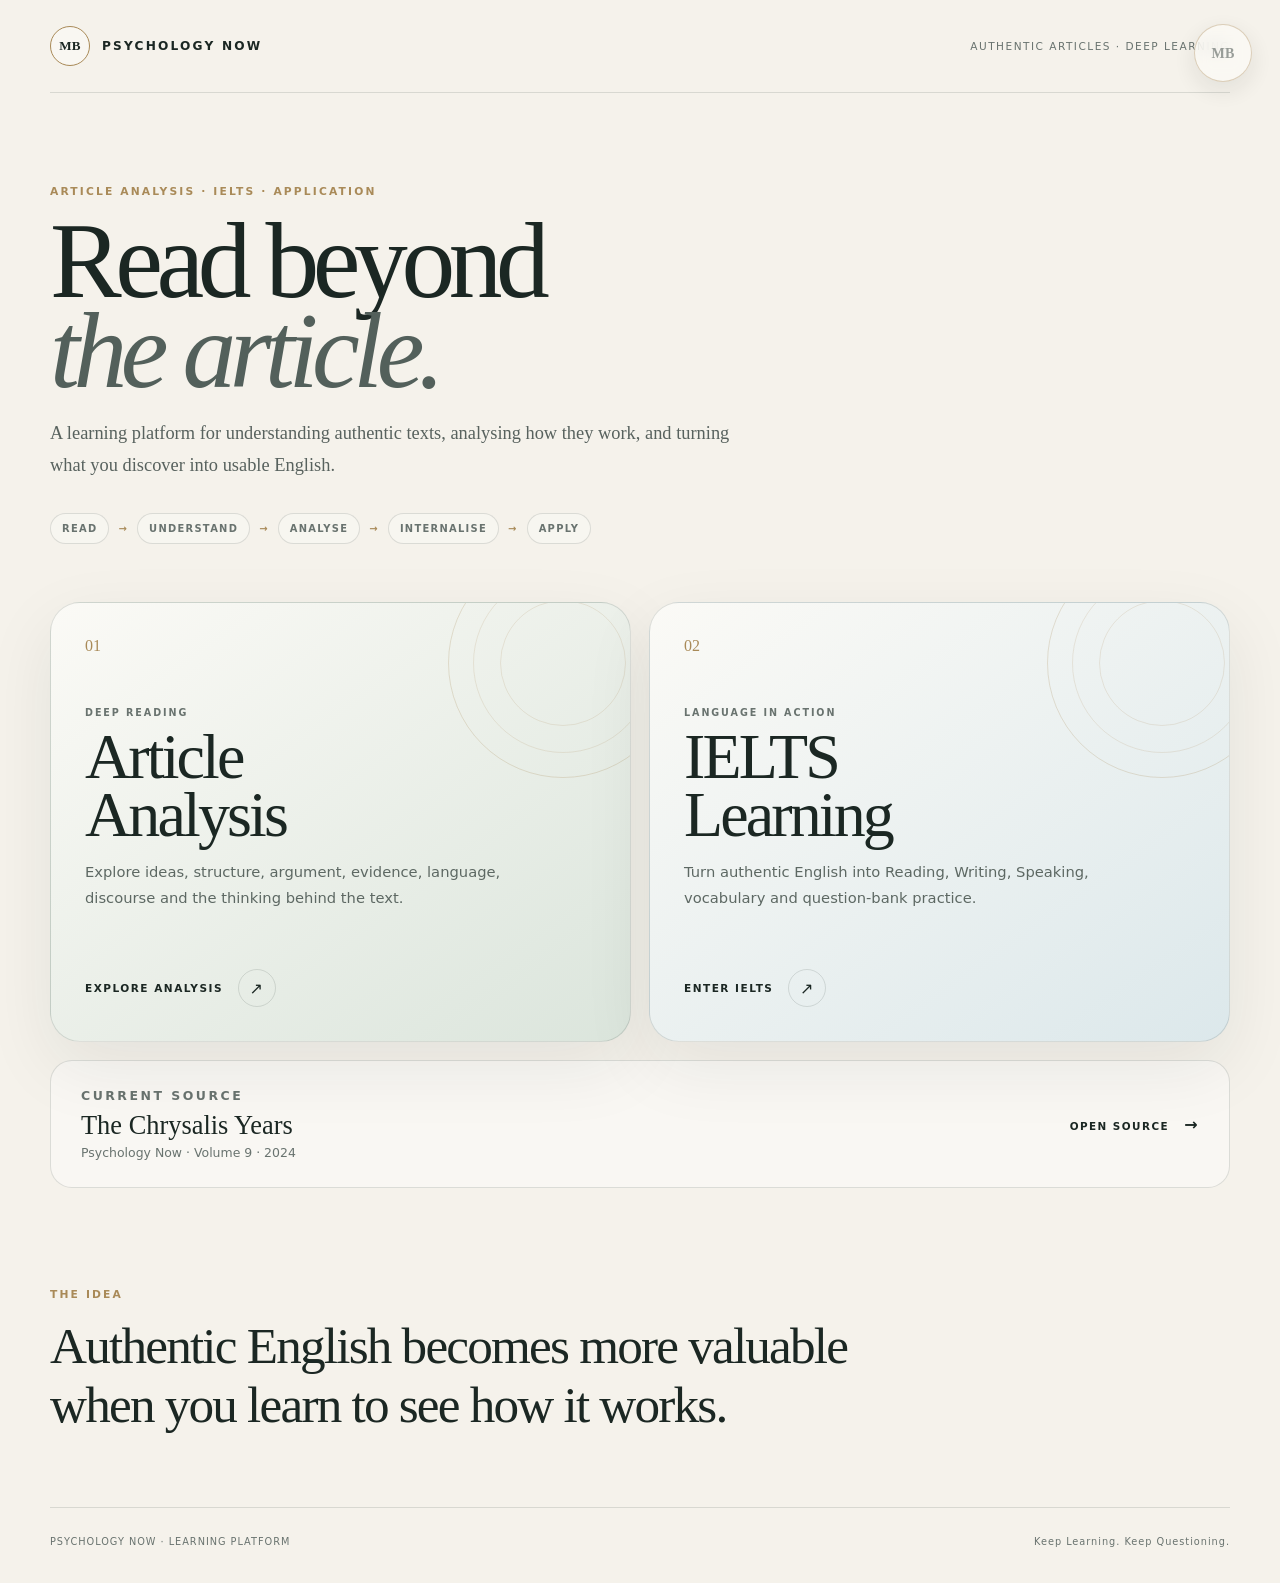
==== commit 1dcfe30b: "Move floating logo to top-right while keeping it fixed during scrolling" ====
--- a/index.html
+++ b/index.html
@@ -5,10 +5,10 @@
   <meta name="viewport" content="width=device-width, initial-scale=1.0">
   <meta name="description" content="Psychology Now — authentic articles, deep analysis and IELTS learning.">
   <title>Psychology Now · Learning Platform</title>
-  <link rel="stylesheet" href="css/style.css?v=4">
+  <link rel="stylesheet" href="css/style.css?v=5">
   <style>
-    .floating-watermark{position:fixed!important;right:28px!important;bottom:28px!important;left:auto!important;top:auto!important;transform:none!important;width:58px!important;height:58px!important;display:grid!important;place-items:center!important;border:1px solid rgba(169,138,88,.42)!important;border-radius:50%!important;background:rgba(251,250,246,.78)!important;color:rgba(27,39,35,.48)!important;z-index:999999!important;pointer-events:none!important}
-    @media(max-width:760px){.floating-watermark{right:16px!important;bottom:16px!important;width:52px!important;height:52px!important}}
+    .floating-watermark{position:fixed!important;top:24px!important;right:28px!important;bottom:auto!important;left:auto!important;transform:none!important;width:58px!important;height:58px!important;display:grid!important;place-items:center!important;border:1px solid rgba(169,138,88,.42)!important;border-radius:50%!important;background:rgba(251,250,246,.78)!important;color:rgba(27,39,35,.48)!important;z-index:999999!important;pointer-events:none!important;box-shadow:0 8px 28px rgba(27,39,35,.10)!important}
+    @media(max-width:760px){.floating-watermark{top:16px!important;right:16px!important;width:52px!important;height:52px!important}}
   </style>
 </head>
 <body>
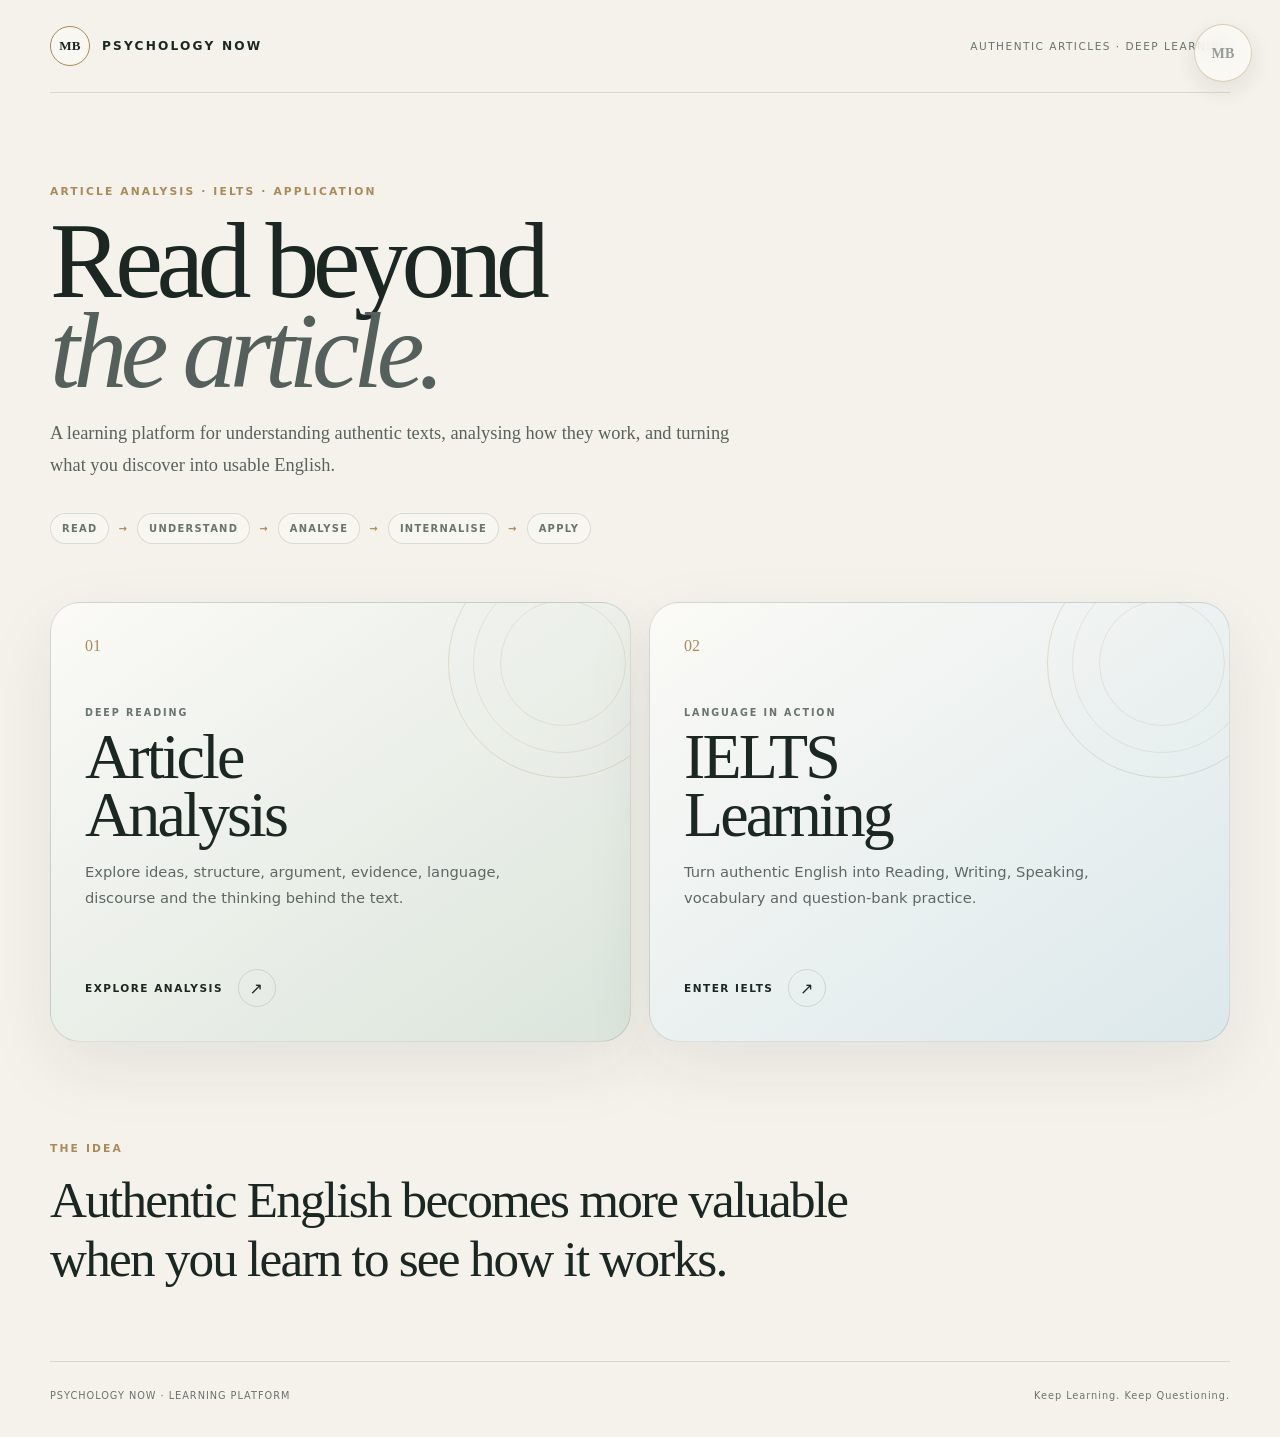
==== commit 25e63a75: "Move current source information from homepage to Article Analysis platform" ====
--- a/index.html
+++ b/index.html
@@ -1,38 +1 @@
-<!DOCTYPE html>
-<html lang="en">
-<head>
-  <meta charset="UTF-8">
-  <meta name="viewport" content="width=device-width, initial-scale=1.0">
-  <meta name="description" content="Psychology Now — authentic articles, deep analysis and IELTS learning.">
-  <title>Psychology Now · Learning Platform</title>
-  <link rel="stylesheet" href="css/style.css?v=5">
-  <style>
-    .floating-watermark{position:fixed!important;top:24px!important;right:28px!important;bottom:auto!important;left:auto!important;transform:none!important;width:58px!important;height:58px!important;display:grid!important;place-items:center!important;border:1px solid rgba(169,138,88,.42)!important;border-radius:50%!important;background:rgba(251,250,246,.78)!important;color:rgba(27,39,35,.48)!important;z-index:999999!important;pointer-events:none!important;box-shadow:0 8px 28px rgba(27,39,35,.10)!important}
-    @media(max-width:760px){.floating-watermark{top:16px!important;right:16px!important;width:52px!important;height:52px!important}}
-  </style>
-</head>
-<body>
-  <div class="site-shell">
-    <header class="site-header">
-      <a class="brand" href="index.html" aria-label="Psychology Now home"><span class="brand-mark">MB</span><span>PSYCHOLOGY NOW</span></a>
-      <span class="header-note">AUTHENTIC ARTICLES · DEEP LEARNING</span>
-    </header>
-    <main>
-      <section class="hero">
-        <p class="eyebrow">ARTICLE ANALYSIS · IELTS · APPLICATION</p>
-        <h1>Read beyond<br><em>the article.</em></h1>
-        <p class="hero-copy">A learning platform for understanding authentic texts, analysing how they work, and turning what you discover into usable English.</p>
-        <div class="learning-path" aria-label="Learning path"><span>READ</span><i>→</i><span>UNDERSTAND</span><i>→</i><span>ANALYSE</span><i>→</i><span>INTERNALISE</span><i>→</i><span>APPLY</span></div>
-      </section>
-      <section class="platform-grid" aria-label="Main platforms">
-        <a class="platform-card analysis" href="#article-analysis"><div class="orb"></div><div><p class="card-number">01</p><p class="card-label">DEEP READING</p><h2>Article<br>Analysis</h2><p class="card-copy">Explore ideas, structure, argument, evidence, language, discourse and the thinking behind the text.</p></div><span class="card-action">EXPLORE ANALYSIS <b>↗</b></span></a>
-        <a class="platform-card ielts" href="#ielts"><div class="orb"></div><div><p class="card-number">02</p><p class="card-label">LANGUAGE IN ACTION</p><h2>IELTS<br>Learning</h2><p class="card-copy">Turn authentic English into Reading, Writing, Speaking, vocabulary and question-bank practice.</p></div><span class="card-action">ENTER IELTS <b>↗</b></span></a>
-      </section>
-      <section class="current-article"><div><p class="section-label">CURRENT SOURCE</p><h2>The Chrysalis Years</h2><p>Psychology Now · Volume 9 · 2024</p></div><a href="The-Chrysalis-Years.pdf" target="_blank" rel="noopener noreferrer">OPEN SOURCE <span>→</span></a></section>
-      <section class="philosophy"><p class="section-label">THE IDEA</p><p class="philosophy-line">Authentic English becomes more valuable when you learn to <strong>see how it works.</strong></p></section>
-    </main>
-    <footer><span>PSYCHOLOGY NOW · LEARNING PLATFORM</span><span>Keep Learning. Keep Questioning.</span></footer>
-  </div>
-  <div class="floating-watermark" aria-label="Psychology Now logo">MB</div>
-</body>
-</html>+<!DOCTYPE html><html lang="en"><head><meta charset="UTF-8"><meta name="viewport" content="width=device-width, initial-scale=1.0"><meta name="description" content="Psychology Now — authentic articles, deep analysis and IELTS learning."><title>Psychology Now · Learning Platform</title><link rel="stylesheet" href="css/style.css?v=5"><style>.floating-watermark{position:fixed!important;top:24px!important;right:28px!important;bottom:auto!important;left:auto!important;transform:none!important;width:58px!important;height:58px!important;display:grid!important;place-items:center!important;border:1px solid rgba(169,138,88,.42)!important;border-radius:50%!important;background:rgba(251,250,246,.78)!important;color:rgba(27,39,35,.48)!important;z-index:999999!important;pointer-events:none!important;box-shadow:0 8px 28px rgba(27,39,35,.10)!important}@media(max-width:760px){.floating-watermark{top:16px!important;right:16px!important;width:52px!important;height:52px!important}} </style></head><body><div class="site-shell"><header class="site-header"><a class="brand" href="index.html" aria-label="Psychology Now home"><span class="brand-mark">MB</span><span>PSYCHOLOGY NOW</span></a><span class="header-note">AUTHENTIC ARTICLES · DEEP LEARNING</span></header><main><section class="hero"><p class="eyebrow">ARTICLE ANALYSIS · IELTS · APPLICATION</p><h1>Read beyond<br><em>the article.</em></h1><p class="hero-copy">A learning platform for understanding authentic texts, analysing how they work, and turning what you discover into usable English.</p><div class="learning-path" aria-label="Learning path"><span>READ</span><i>→</i><span>UNDERSTAND</span><i>→</i><span>ANALYSE</span><i>→</i><span>INTERNALISE</span><i>→</i><span>APPLY</span></div></section><section class="platform-grid" aria-label="Main platforms"><a class="platform-card analysis" href="article-analysis/"><div class="orb"></div><div><p class="card-number">01</p><p class="card-label">DEEP READING</p><h2>Article<br>Analysis</h2><p class="card-copy">Explore ideas, structure, argument, evidence, language, discourse and the thinking behind the text.</p></div><span class="card-action">EXPLORE ANALYSIS <b>↗</b></span></a><a class="platform-card ielts" href="#ielts"><div class="orb"></div><div><p class="card-number">02</p><p class="card-label">LANGUAGE IN ACTION</p><h2>IELTS<br>Learning</h2><p class="card-copy">Turn authentic English into Reading, Writing, Speaking, vocabulary and question-bank practice.</p></div><span class="card-action">ENTER IELTS <b>↗</b></span></a></section><section class="philosophy"><p class="section-label">THE IDEA</p><p class="philosophy-line">Authentic English becomes more valuable when you learn to <strong>see how it works.</strong></p></section></main><footer><span>PSYCHOLOGY NOW · LEARNING PLATFORM</span><span>Keep Learning. Keep Questioning.</span></footer></div><div class="floating-watermark" aria-label="Psychology Now logo">MB</div></body></html>
